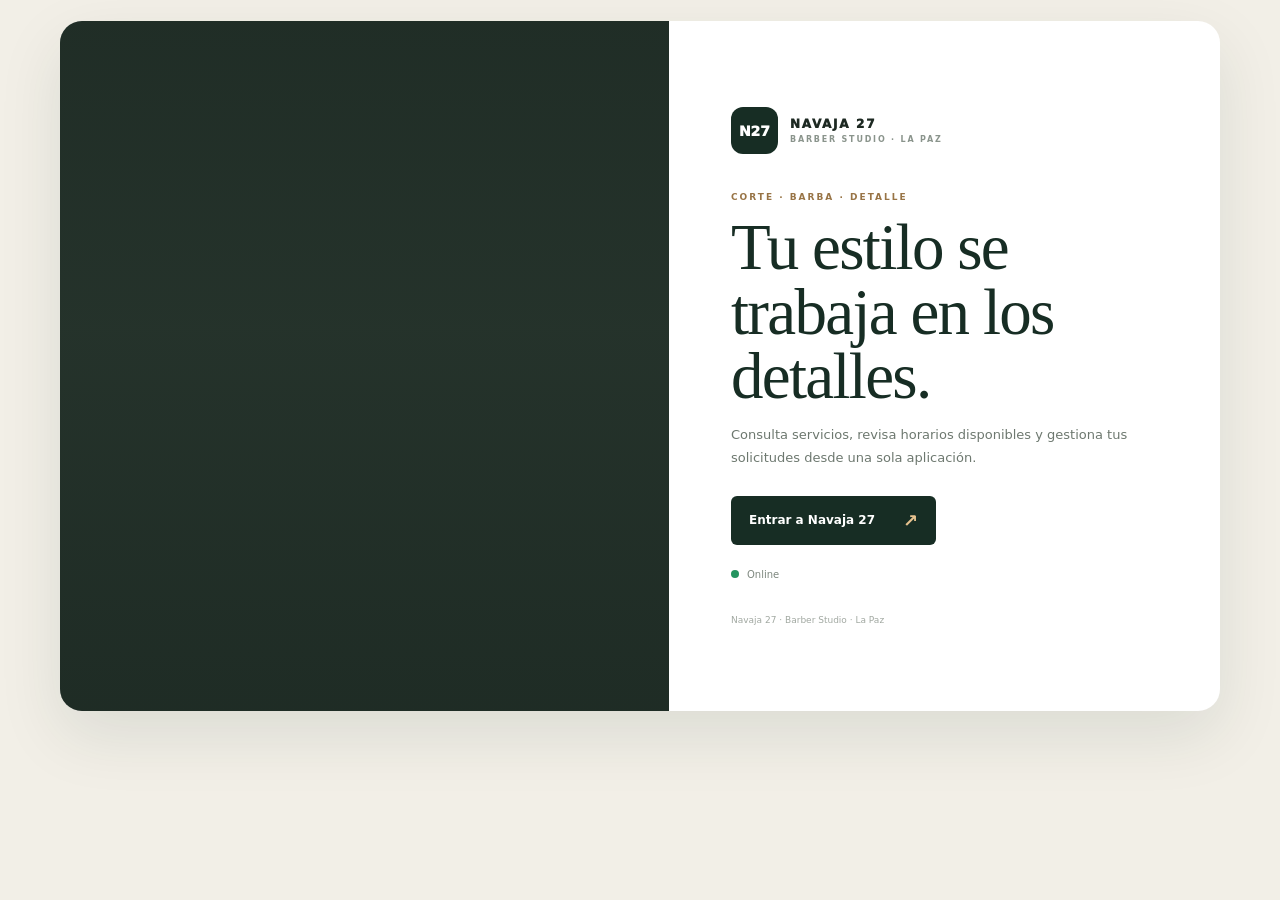
==== index.html @ 8db81c53 "Completar reservas, delivery y catálogo de componentes" ====
<!doctype html>
<html lang="es">
<head>
<meta charset="utf-8"><meta name="viewport" content="width=device-width,initial-scale=1,viewport-fit=cover">
<meta name="theme-color" content="#172d24"><meta name="description" content="Navaja 27 Barber Studio en La Paz. Servicios, agenda y solicitudes de turno.">
<link rel="manifest" href="./manifest.json"><link rel="icon" href="./icons/icon.svg"><link rel="stylesheet" href="./styles.css">
<title>Navaja 27 · Barber Studio</title><script defer src="./app.js"></script>
</head>
<body class="barber-landing">
<main class="landing">
 <div class="landing-image" role="img" aria-label="Barbero realizando un corte profesional"></div>
 <section class="landing-copy">
  <div class="brand"><span class="brand-mark">N27</span><span>NAVAJA 27<small>BARBER STUDIO · LA PAZ</small></span></div>
  <p class="eyebrow">CORTE · BARBA · DETALLE</p>
  <h1>Tu estilo se trabaja en los detalles.</h1>
  <p class="lead">Consulta servicios, revisa horarios disponibles y gestiona tus solicitudes desde una sola aplicación.</p>
  <a class="primary" href="./pwa.html">Entrar a Navaja 27 <span>↗</span></a>
  <div class="status" id="networkStatus" role="status" aria-live="polite"><i></i><span>Comprobando conexión…</span></div>
  <small class="landing-note">Navaja 27 · Barber Studio · La Paz</small>
 </section>
</main>
</body>
</html>
---- styles.css ----
:root{color-scheme:light;--accent:#172d24;--accent2:#294738;--gold:#bd9461;--paper:#f2efe7;--ink:#1d2922;--muted:#6d786f}*{box-sizing:border-box}html,body{margin:0;min-height:100%;font-family:Inter,ui-sans-serif,system-ui,-apple-system,"Segoe UI",sans-serif}body{background:var(--paper);color:var(--ink)}a{color:inherit}.landing{width:min(1160px,calc(100% - 34px));min-height:min(690px,calc(100dvh - 42px));margin:21px auto;display:grid;grid-template-columns:1.05fr .95fr;overflow:hidden;border-radius:22px;background:#fff;box-shadow:0 24px 65px #172d241a}.landing-image{min-height:540px;background:linear-gradient(180deg,#111d1850,#111d181a 45%,#111d1860),url("https://images.pexels.com/photos/7447150/pexels-photo-7447150.jpeg?auto=compress&cs=tinysrgb&w=1600") center/cover no-repeat;background-color:#27352d}.landing-copy{padding:clamp(27px,5vw,62px);display:flex;flex-direction:column;justify-content:center}.brand{display:flex;align-items:center;gap:12px;font-size:12px;font-weight:950;letter-spacing:1.7px}.brand-mark{width:47px;height:47px;display:grid;place-items:center;border-radius:12px;background:var(--accent);color:#fff;font-size:14px;letter-spacing:0}.brand small{display:block;margin-top:4px;color:#8a948c;font-size:8px;font-weight:800;letter-spacing:1.8px}.eyebrow{margin:38px 0 13px;color:#987446;font-size:9px;font-weight:900;letter-spacing:2px}.landing h1{max-width:490px;margin:0 0 16px;color:var(--accent);font:clamp(42px,5.6vw,65px)/.99 Georgia,serif;letter-spacing:-1.7px}.lead{max-width:430px;margin:0 0 26px;color:var(--muted);font-size:13px;line-height:1.75}.primary{display:inline-flex;align-items:center;justify-content:space-between;gap:28px;width:max-content;min-width:180px;padding:14px 18px;border-radius:6px;background:var(--accent);color:#fff;text-decoration:none;font-size:12px;font-weight:850;transition:transform .18s,background .18s}.primary:hover{transform:translateY(-2px);background:var(--accent2)}.primary span{color:#e6c28f;font-size:18px}.status{display:flex;align-items:center;gap:8px;margin-top:24px;color:#7d877e;font-size:10px}.status i{width:8px;height:8px;border-radius:50%;background:#c59c62}.status.online i{background:#24945f}.status.offline i{background:#c14f49}.landing-note{margin-top:35px;color:#a1a8a1;font-size:9px}@media(max-width:720px){.landing{width:calc(100% - 18px);margin:9px auto;min-height:0;grid-template-columns:1fr;border-radius:17px}.landing-image{min-height:220px;background-position:center 43%}.landing-copy{padding:22px}.eyebrow{margin-top:26px}.landing h1{font-size:44px}.lead{font-size:12px;line-height:1.65}.landing-note{margin-top:24px}}
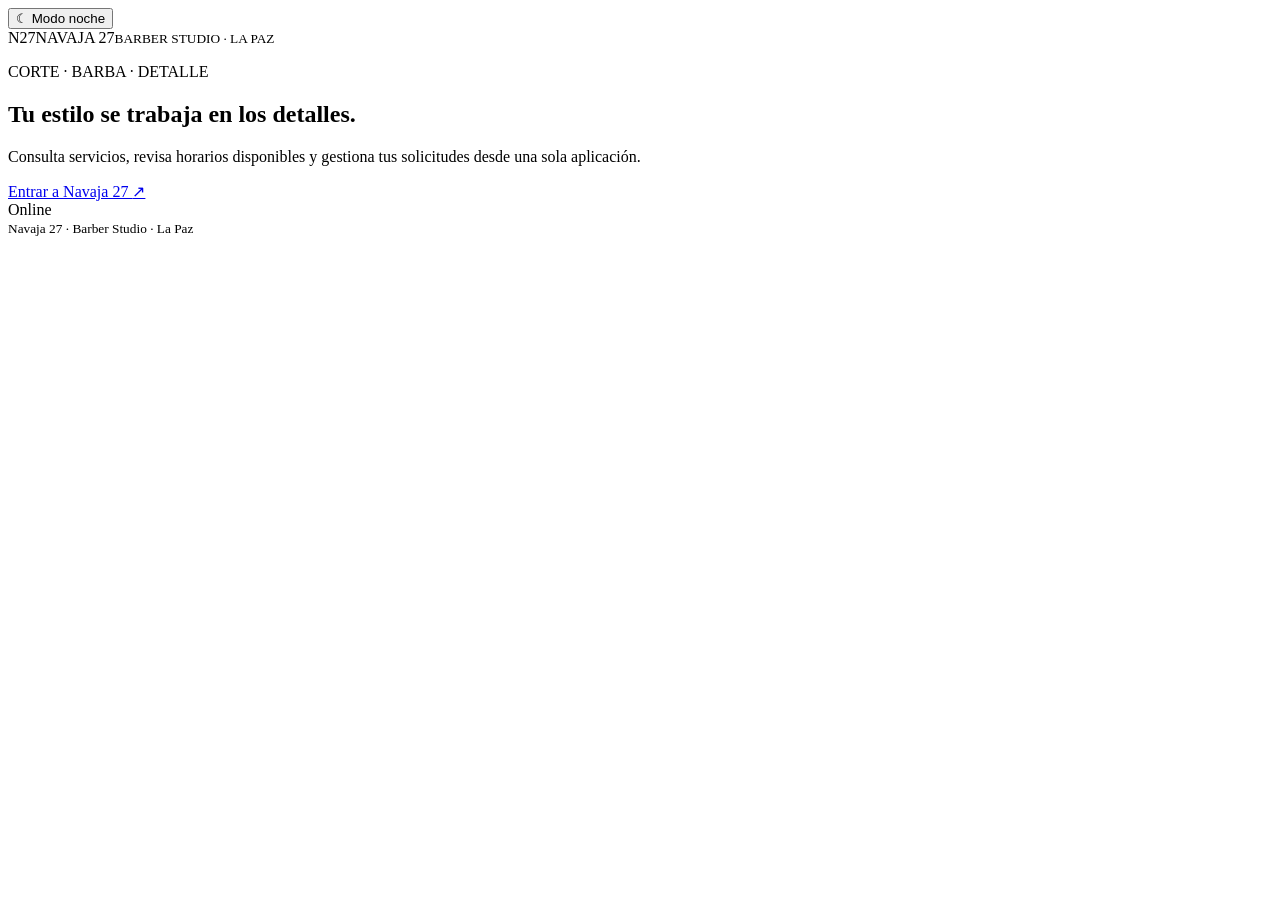
==== commit d7eec6de: "Add accessible light and dark theme control" ====
--- a/index.html
+++ b/index.html
@@ -3,10 +3,12 @@
 <head>
 <meta charset="utf-8"><meta name="viewport" content="width=device-width,initial-scale=1,viewport-fit=cover">
 <meta name="theme-color" content="#172d24"><meta name="description" content="Navaja 27 Barber Studio en La Paz. Servicios, agenda y solicitudes de turno.">
-<link rel="manifest" href="./manifest.json"><link rel="icon" href="./icons/icon.svg"><link rel="stylesheet" href="./styles.css">
+<link rel="manifest" href="./manifest.json"><link rel="icon" href="./icons/icon.svg"><link rel="stylesheet" href=?v=light-dark-v1"./styles.css">
 <title>Navaja 27 · Barber Studio</title><script defer src="./app.js"></script>
+<script defer src="./theme-toggle.js?v=light-dark-v1"></script>
 </head>
 <body class="barber-landing">
+<button class="theme-toggle" id="themeToggle" type="button" aria-pressed="false">☾ Modo noche</button>
 <main class="landing">
  <div class="landing-image" role="img" aria-label="Barbero realizando un corte profesional"></div>
  <section class="landing-copy">
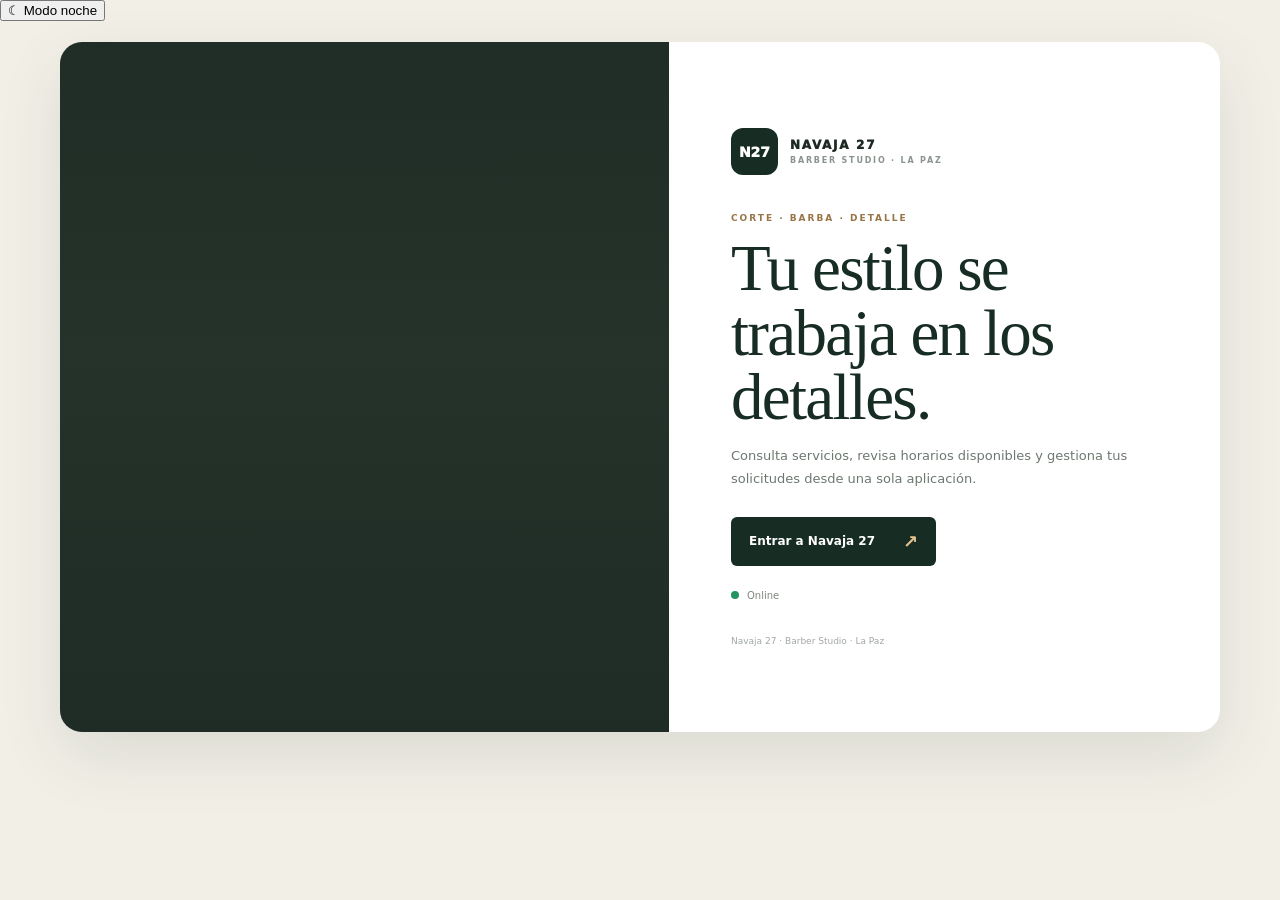
==== commit 7733362d: "Fix landing stylesheet URL after theme toggle addition" ====
--- a/index.html
+++ b/index.html
@@ -3,7 +3,7 @@
 <head>
 <meta charset="utf-8"><meta name="viewport" content="width=device-width,initial-scale=1,viewport-fit=cover">
 <meta name="theme-color" content="#172d24"><meta name="description" content="Navaja 27 Barber Studio en La Paz. Servicios, agenda y solicitudes de turno.">
-<link rel="manifest" href="./manifest.json"><link rel="icon" href="./icons/icon.svg"><link rel="stylesheet" href=?v=light-dark-v1"./styles.css">
+<link rel="manifest" href="./manifest.json"><link rel="icon" href="./icons/icon.svg"><link rel="stylesheet" href="./styles.css?v=light-dark-v1">
 <title>Navaja 27 · Barber Studio</title><script defer src="./app.js"></script>
 <script defer src="./theme-toggle.js?v=light-dark-v1"></script>
 </head>
--- a/styles.css
+++ b/styles.css
@@ -0,0 +1 @@
+:root{color-scheme:light;--accent:#172d24;--accent2:#294738;--gold:#bd9461;--paper:#f2efe7;--ink:#1d2922;--muted:#6d786f}*{box-sizing:border-box}html,body{margin:0;min-height:100%;font-family:Inter,ui-sans-serif,system-ui,-apple-system,"Segoe UI",sans-serif}body{background:var(--paper);color:var(--ink)}a{color:inherit}.landing{width:min(1160px,calc(100% - 34px));min-height:min(690px,calc(100dvh - 42px));margin:21px auto;display:grid;grid-template-columns:1.05fr .95fr;overflow:hidden;border-radius:22px;background:#fff;box-shadow:0 24px 65px #172d241a}.landing-image{min-height:540px;background:linear-gradient(180deg,#111d1850,#111d181a 45%,#111d1860),url("https://images.pexels.com/photos/7447150/pexels-photo-7447150.jpeg?auto=compress&cs=tinysrgb&w=1600") center/cover no-repeat;background-color:#27352d}.landing-copy{padding:clamp(27px,5vw,62px);display:flex;flex-direction:column;justify-content:center}.brand{display:flex;align-items:center;gap:12px;font-size:12px;font-weight:950;letter-spacing:1.7px}.brand-mark{width:47px;height:47px;display:grid;place-items:center;border-radius:12px;background:var(--accent);color:#fff;font-size:14px;letter-spacing:0}.brand small{display:block;margin-top:4px;color:#8a948c;font-size:8px;font-weight:800;letter-spacing:1.8px}.eyebrow{margin:38px 0 13px;color:#987446;font-size:9px;font-weight:900;letter-spacing:2px}.landing h1{max-width:490px;margin:0 0 16px;color:var(--accent);font:clamp(42px,5.6vw,65px)/.99 Georgia,serif;letter-spacing:-1.7px}.lead{max-width:430px;margin:0 0 26px;color:var(--muted);font-size:13px;line-height:1.75}.primary{display:inline-flex;align-items:center;justify-content:space-between;gap:28px;width:max-content;min-width:180px;padding:14px 18px;border-radius:6px;background:var(--accent);color:#fff;text-decoration:none;font-size:12px;font-weight:850;transition:transform .18s,background .18s}.primary:hover{transform:translateY(-2px);background:var(--accent2)}.primary span{color:#e6c28f;font-size:18px}.status{display:flex;align-items:center;gap:8px;margin-top:24px;color:#7d877e;font-size:10px}.status i{width:8px;height:8px;border-radius:50%;background:#c59c62}.status.online i{background:#24945f}.status.offline i{background:#c14f49}.landing-note{margin-top:35px;color:#a1a8a1;font-size:9px}@media(max-width:720px){.landing{width:calc(100% - 18px);margin:9px auto;min-height:0;grid-template-columns:1fr;border-radius:17px}.landing-image{min-height:220px;background-position:center 43%}.landing-copy{padding:22px}.eyebrow{margin-top:26px}.landing h1{font-size:44px}.lead{font-size:12px;line-height:1.65}.landing-note{margin-top:24px}}
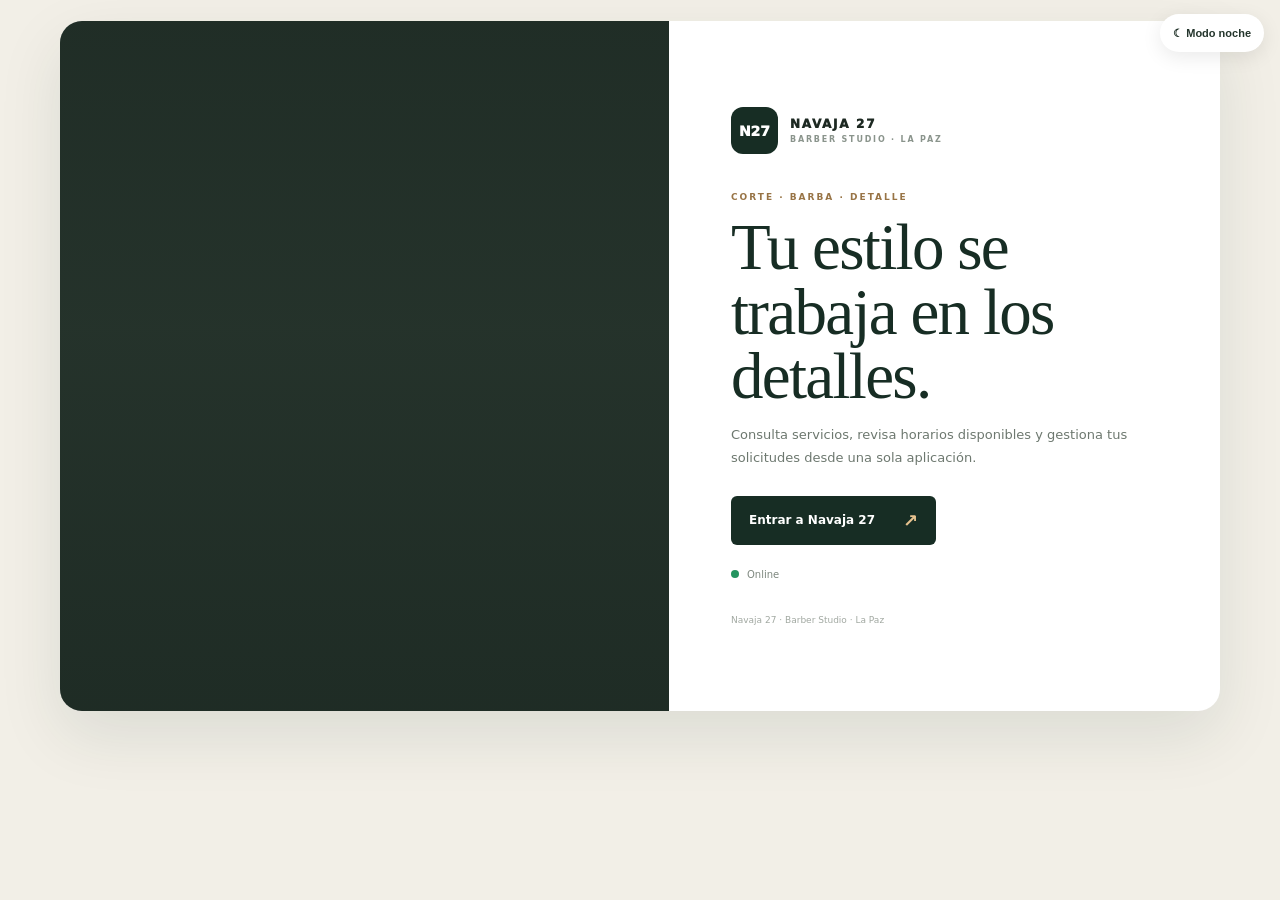
==== commit 224aeb91: "Refresh landing page dark theme styles" ====
--- a/index.html
+++ b/index.html
@@ -3,7 +3,7 @@
 <head>
 <meta charset="utf-8"><meta name="viewport" content="width=device-width,initial-scale=1,viewport-fit=cover">
 <meta name="theme-color" content="#172d24"><meta name="description" content="Navaja 27 Barber Studio en La Paz. Servicios, agenda y solicitudes de turno.">
-<link rel="manifest" href="./manifest.json"><link rel="icon" href="./icons/icon.svg"><link rel="stylesheet" href="./styles.css?v=light-dark-v1">
+<link rel="manifest" href="./manifest.json"><link rel="icon" href="./icons/icon.svg"><link rel="stylesheet" href="./styles.css?v=navaja27-landing-dark-v2"">
 <title>Navaja 27 · Barber Studio</title><script defer src="./app.js"></script>
 <script defer src="./theme-toggle.js?v=light-dark-v1"></script>
 </head>
--- a/styles.css
+++ b/styles.css
@@ -1 +1,27 @@
-:root{color-scheme:light;--accent:#172d24;--accent2:#294738;--gold:#bd9461;--paper:#f2efe7;--ink:#1d2922;--muted:#6d786f}*{box-sizing:border-box}html,body{margin:0;min-height:100%;font-family:Inter,ui-sans-serif,system-ui,-apple-system,"Segoe UI",sans-serif}body{background:var(--paper);color:var(--ink)}a{color:inherit}.landing{width:min(1160px,calc(100% - 34px));min-height:min(690px,calc(100dvh - 42px));margin:21px auto;display:grid;grid-template-columns:1.05fr .95fr;overflow:hidden;border-radius:22px;background:#fff;box-shadow:0 24px 65px #172d241a}.landing-image{min-height:540px;background:linear-gradient(180deg,#111d1850,#111d181a 45%,#111d1860),url("https://images.pexels.com/photos/7447150/pexels-photo-7447150.jpeg?auto=compress&cs=tinysrgb&w=1600") center/cover no-repeat;background-color:#27352d}.landing-copy{padding:clamp(27px,5vw,62px);display:flex;flex-direction:column;justify-content:center}.brand{display:flex;align-items:center;gap:12px;font-size:12px;font-weight:950;letter-spacing:1.7px}.brand-mark{width:47px;height:47px;display:grid;place-items:center;border-radius:12px;background:var(--accent);color:#fff;font-size:14px;letter-spacing:0}.brand small{display:block;margin-top:4px;color:#8a948c;font-size:8px;font-weight:800;letter-spacing:1.8px}.eyebrow{margin:38px 0 13px;color:#987446;font-size:9px;font-weight:900;letter-spacing:2px}.landing h1{max-width:490px;margin:0 0 16px;color:var(--accent);font:clamp(42px,5.6vw,65px)/.99 Georgia,serif;letter-spacing:-1.7px}.lead{max-width:430px;margin:0 0 26px;color:var(--muted);font-size:13px;line-height:1.75}.primary{display:inline-flex;align-items:center;justify-content:space-between;gap:28px;width:max-content;min-width:180px;padding:14px 18px;border-radius:6px;background:var(--accent);color:#fff;text-decoration:none;font-size:12px;font-weight:850;transition:transform .18s,background .18s}.primary:hover{transform:translateY(-2px);background:var(--accent2)}.primary span{color:#e6c28f;font-size:18px}.status{display:flex;align-items:center;gap:8px;margin-top:24px;color:#7d877e;font-size:10px}.status i{width:8px;height:8px;border-radius:50%;background:#c59c62}.status.online i{background:#24945f}.status.offline i{background:#c14f49}.landing-note{margin-top:35px;color:#a1a8a1;font-size:9px}@media(max-width:720px){.landing{width:calc(100% - 18px);margin:9px auto;min-height:0;grid-template-columns:1fr;border-radius:17px}.landing-image{min-height:220px;background-position:center 43%}.landing-copy{padding:22px}.eyebrow{margin-top:26px}.landing h1{font-size:44px}.lead{font-size:12px;line-height:1.65}.landing-note{margin-top:24px}}+:root{color-scheme:light;--accent:#172d24;--accent2:#294738;--gold:#bd9461;--paper:#f2efe7;--ink:#1d2922;--muted:#6d786f}*{box-sizing:border-box}html,body{margin:0;min-height:100%;font-family:Inter,ui-sans-serif,system-ui,-apple-system,"Segoe UI",sans-serif}body{background:var(--paper);color:var(--ink)}a{color:inherit}.landing{width:min(1160px,calc(100% - 34px));min-height:min(690px,calc(100dvh - 42px));margin:21px auto;display:grid;grid-template-columns:1.05fr .95fr;overflow:hidden;border-radius:22px;background:#fff;box-shadow:0 24px 65px #172d241a}.landing-image{min-height:540px;background:linear-gradient(180deg,#111d1850,#111d181a 45%,#111d1860),url("https://images.pexels.com/photos/7447150/pexels-photo-7447150.jpeg?auto=compress&cs=tinysrgb&w=1600") center/cover no-repeat;background-color:#27352d}.landing-copy{padding:clamp(27px,5vw,62px);display:flex;flex-direction:column;justify-content:center}.brand{display:flex;align-items:center;gap:12px;font-size:12px;font-weight:950;letter-spacing:1.7px}.brand-mark{width:47px;height:47px;display:grid;place-items:center;border-radius:12px;background:var(--accent);color:#fff;font-size:14px;letter-spacing:0}.brand small{display:block;margin-top:4px;color:#8a948c;font-size:8px;font-weight:800;letter-spacing:1.8px}.eyebrow{margin:38px 0 13px;color:#987446;font-size:9px;font-weight:900;letter-spacing:2px}.landing h1{max-width:490px;margin:0 0 16px;color:var(--accent);font:clamp(42px,5.6vw,65px)/.99 Georgia,serif;letter-spacing:-1.7px}.lead{max-width:430px;margin:0 0 26px;color:var(--muted);font-size:13px;line-height:1.75}.primary{display:inline-flex;align-items:center;justify-content:space-between;gap:28px;width:max-content;min-width:180px;padding:14px 18px;border-radius:6px;background:var(--accent);color:#fff;text-decoration:none;font-size:12px;font-weight:850;transition:transform .18s,background .18s}.primary:hover{transform:translateY(-2px);background:var(--accent2)}.primary span{color:#e6c28f;font-size:18px}.status{display:flex;align-items:center;gap:8px;margin-top:24px;color:#7d877e;font-size:10px}.status i{width:8px;height:8px;border-radius:50%;background:#c59c62}.status.online i{background:#24945f}.status.offline i{background:#c14f49}.landing-note{margin-top:35px;color:#a1a8a1;font-size:9px}@media(max-width:720px){.landing{width:calc(100% - 18px);margin:9px auto;min-height:0;grid-template-columns:1fr;border-radius:17px}.landing-image{min-height:220px;background-position:center 43%}.landing-copy{padding:22px}.eyebrow{margin-top:26px}.landing h1{font-size:44px}.lead{font-size:12px;line-height:1.65}.landing-note{margin-top:24px}}
+
+/* Tema oscuro: variables y superficies */
+body[data-theme=dark]{--paper:#121b17;--ink:#eef1ed;--muted:#aeb9b1;--surface:#1b2720;--line:#34453a;--accent:#6e987c;--accent2:#8cb69b;--gold:#d6b27c;}
+.theme-toggle{position:fixed;top:14px;right:16px;z-index:80;display:inline-flex;align-items:center;justify-content:center;gap:7px;min-height:38px;padding:0 13px;border:1px solid var(--line);border-radius:999px;background:#fff;color:#24352c;font-size:11px;font-weight:850;box-shadow:0 5px 20px #00000016;cursor:pointer}
+.theme-toggle:focus-visible{outline:3px solid var(--accent,var(--gold));outline-offset:3px}
+body[data-theme=dark]{color-scheme:dark}
+body[data-theme=dark] .landing{background:var(--surface);box-shadow:0 24px 65px #0006}
+body[data-theme=dark] .landing-copy{background:var(--surface);color:var(--ink)}
+body[data-theme=dark] .landing h1{color:var(--ink)}
+body[data-theme=dark] .lead,body[data-theme=dark] .landing-note{color:var(--muted)}
+body[data-theme=dark] .brand,body[data-theme=dark] .brand>span{color:var(--ink)}
+body[data-theme=dark] .brand small{color:var(--muted)}
+body[data-theme=dark] .eyebrow{color:var(--accent,var(--gold))}
+body[data-theme=dark] .status{background:var(--surface);border-color:var(--line);color:var(--muted)}
+body[data-theme=dark] .primary{filter:brightness(1.15)}
+@media(max-width:600px){.theme-toggle{top:10px;right:10px;min-height:36px;padding:0 11px;font-size:10px}}
+
+body[data-theme=dark] .theme-toggle{background:var(--surface);border-color:var(--line);color:var(--ink)}
+body[data-theme=dark] .landing{background:var(--surface);border-color:var(--line);box-shadow:0 24px 65px #0008}
+body[data-theme=dark] .landing-copy{background:var(--surface);color:var(--ink)}
+body[data-theme=dark] .landing h1{color:var(--ink)}
+body[data-theme=dark] .lead,body[data-theme=dark] .landing-note{color:var(--muted)}
+body[data-theme=dark] .brand,body[data-theme=dark] .brand small{color:var(--ink)}
+body[data-theme=dark] .eyebrow{color:var(--accent,var(--gold))}
+body[data-theme=dark] .status{background:var(--surface);border:1px solid var(--line);color:var(--muted)}
+body[data-theme=dark] .primary{filter:brightness(1.12)}
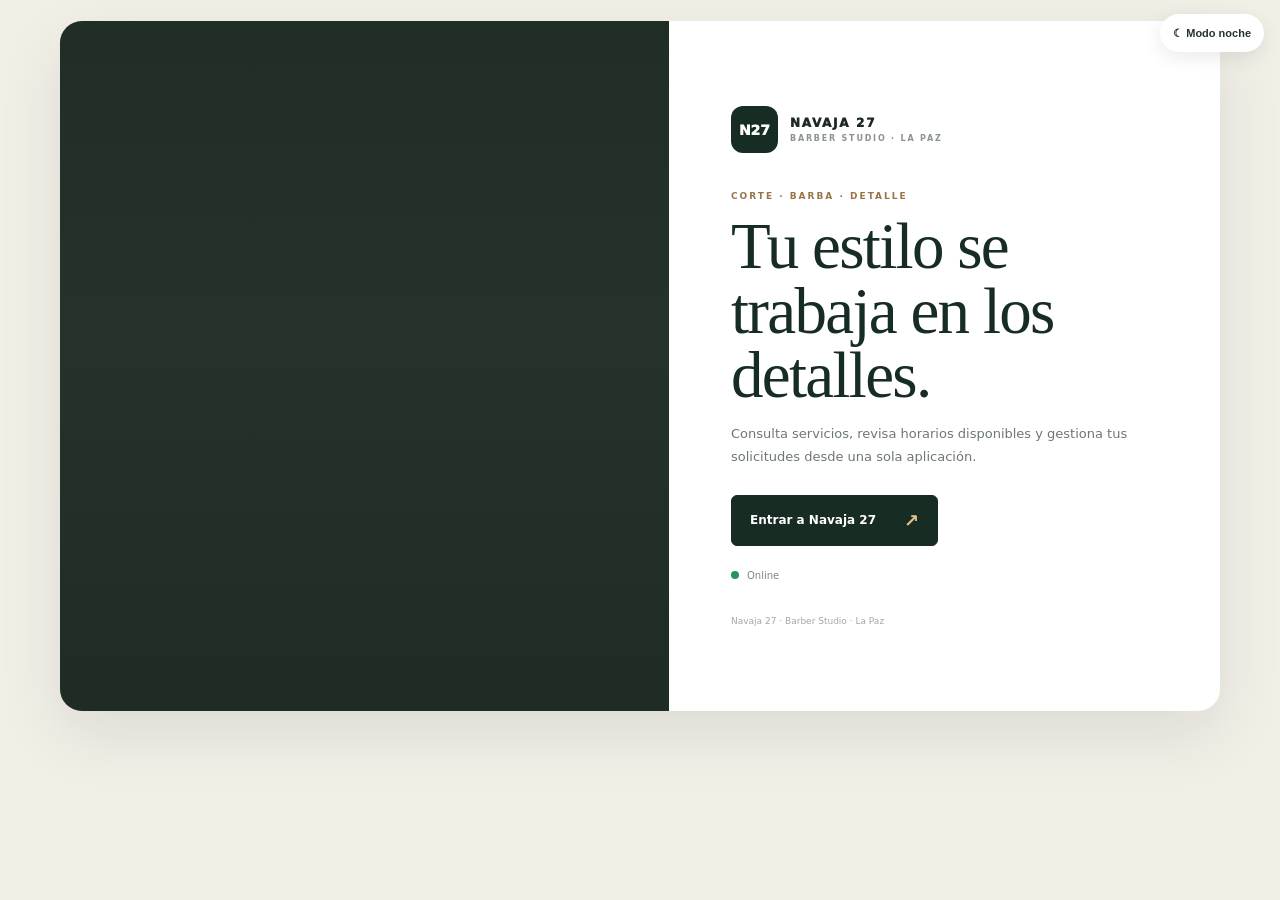
==== commit 79795d97: "Refresh catalog landing button styles" ====
--- a/index.html
+++ b/index.html
@@ -3,7 +3,7 @@
 <head>
 <meta charset="utf-8"><meta name="viewport" content="width=device-width,initial-scale=1,viewport-fit=cover">
 <meta name="theme-color" content="#172d24"><meta name="description" content="Navaja 27 Barber Studio en La Paz. Servicios, agenda y solicitudes de turno.">
-<link rel="manifest" href="./manifest.json"><link rel="icon" href="./icons/icon.svg"><link rel="stylesheet" href="./styles.css?v=navaja27-landing-dark-v2"">
+<link rel="manifest" href="./manifest.json"><link rel="icon" href="./icons/icon.svg"><link rel="stylesheet" href="./styles.css?v=navaja27-landing-sales-v3"">
 <title>Navaja 27 · Barber Studio</title><script defer src="./app.js"></script>
 <script defer src="./theme-toggle.js?v=light-dark-v1"></script>
 </head>
--- a/styles.css
+++ b/styles.css
@@ -25,3 +25,11 @@
 body[data-theme=dark] .eyebrow{color:var(--accent,var(--gold))}
 body[data-theme=dark] .status{background:var(--surface);border:1px solid var(--line);color:var(--muted)}
 body[data-theme=dark] .primary{filter:brightness(1.12)}
+
+/* Botones portada Navaja 27 */
+.primary{background:#172d24;color:#fff;border:1px solid #172d24}
+.primary:hover{background:#294738;color:#fff}
+.primary:focus-visible,.theme-toggle:focus-visible{outline:3px solid #bd9461;outline-offset:3px}
+body[data-theme=dark] .primary{background:#d6b27c;color:#17251d;border-color:#d6b27c}
+body[data-theme=dark] .primary:hover{background:#edc994;color:#17251d}
+body[data-theme=dark] .theme-toggle{background:#1b2720;color:#eef1ed;border-color:#496050}
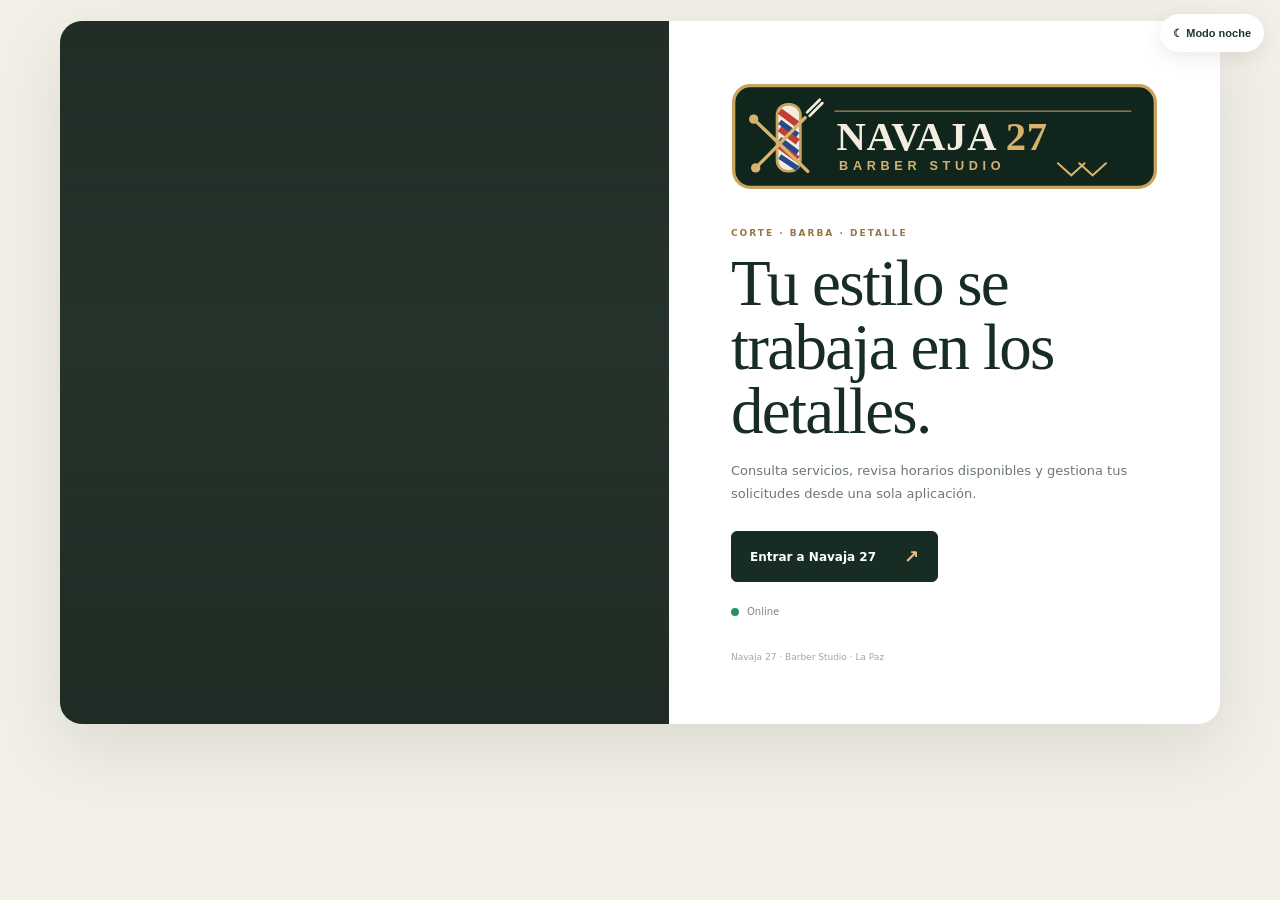
==== commit e06a8388: "Integra el logotipo propio de Navaja 27 en portada" ====
--- a/index.html
+++ b/index.html
@@ -3,7 +3,7 @@
 <head>
 <meta charset="utf-8"><meta name="viewport" content="width=device-width,initial-scale=1,viewport-fit=cover">
 <meta name="theme-color" content="#172d24"><meta name="description" content="Navaja 27 Barber Studio en La Paz. Servicios, agenda y solicitudes de turno.">
-<link rel="manifest" href="./manifest.json"><link rel="icon" href="./icons/icon.svg"><link rel="stylesheet" href="./styles.css?v=navaja27-landing-sales-v3"">
+<link rel="manifest" href="./manifest.json"><link rel="icon" href="./icons/icon.svg"><link rel="stylesheet" href="./styles.css?v=navaja27-landing-sales-v4">
 <title>Navaja 27 · Barber Studio</title><script defer src="./app.js"></script>
 <script defer src="./theme-toggle.js?v=light-dark-v1"></script>
 </head>
@@ -12,7 +12,7 @@
 <main class="landing">
  <div class="landing-image" role="img" aria-label="Barbero realizando un corte profesional"></div>
  <section class="landing-copy">
-  <div class="brand"><span class="brand-mark">N27</span><span>NAVAJA 27<small>BARBER STUDIO · LA PAZ</small></span></div>
+  <div class="brand"><img class="brand-logo" src="./brand-logo.svg" alt="Navaja 27 Barber Studio"></div>
   <p class="eyebrow">CORTE · BARBA · DETALLE</p>
   <h1>Tu estilo se trabaja en los detalles.</h1>
   <p class="lead">Consulta servicios, revisa horarios disponibles y gestiona tus solicitudes desde una sola aplicación.</p>
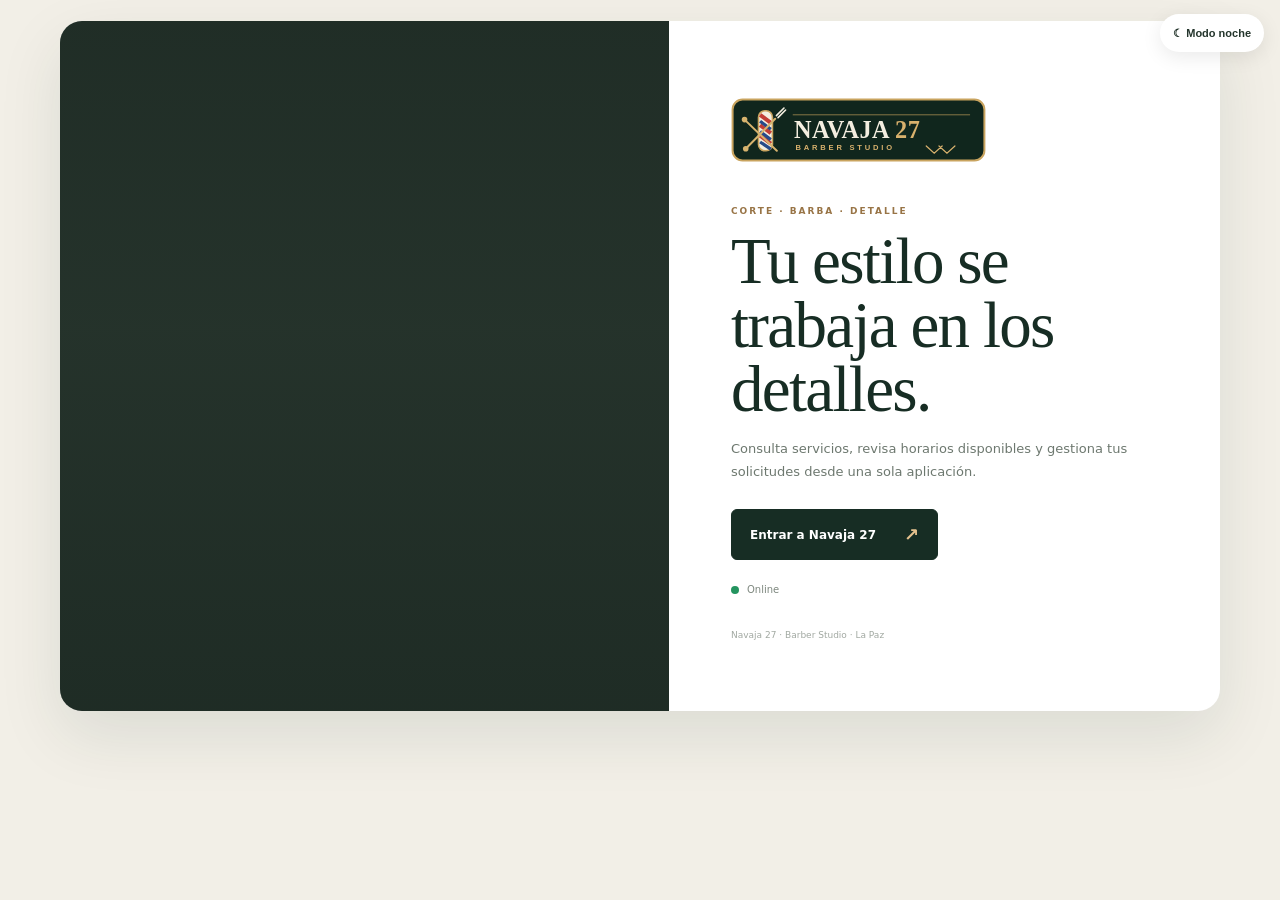
==== commit 9ed0daee: "Actualiza versión de estilos y logo de Navaja 27" ====
--- a/index.html
+++ b/index.html
@@ -3,7 +3,7 @@
 <head>
 <meta charset="utf-8"><meta name="viewport" content="width=device-width,initial-scale=1,viewport-fit=cover">
 <meta name="theme-color" content="#172d24"><meta name="description" content="Navaja 27 Barber Studio en La Paz. Servicios, agenda y solicitudes de turno.">
-<link rel="manifest" href="./manifest.json"><link rel="icon" href="./icons/icon.svg"><link rel="stylesheet" href="./styles.css?v=navaja27-landing-sales-v4">
+<link rel="manifest" href="./manifest.json"><link rel="icon" href="./icons/icon.svg"><link rel="stylesheet" href="./styles.css?v=navaja27-landing-sales-v5">
 <title>Navaja 27 · Barber Studio</title><script defer src="./app.js"></script>
 <script defer src="./theme-toggle.js?v=light-dark-v1"></script>
 </head>
--- a/styles.css
+++ b/styles.css
@@ -33,3 +33,6 @@
 body[data-theme=dark] .primary{background:#d6b27c;color:#17251d;border-color:#d6b27c}
 body[data-theme=dark] .primary:hover{background:#edc994;color:#17251d}
 body[data-theme=dark] .theme-toggle{background:#1b2720;color:#eef1ed;border-color:#496050}
+
+.brand-logo{display:block;width:255px;height:76px;max-width:100%;object-fit:contain;object-position:left center}
+@media(max-width:600px){.brand-logo{width:225px;height:66px}}
